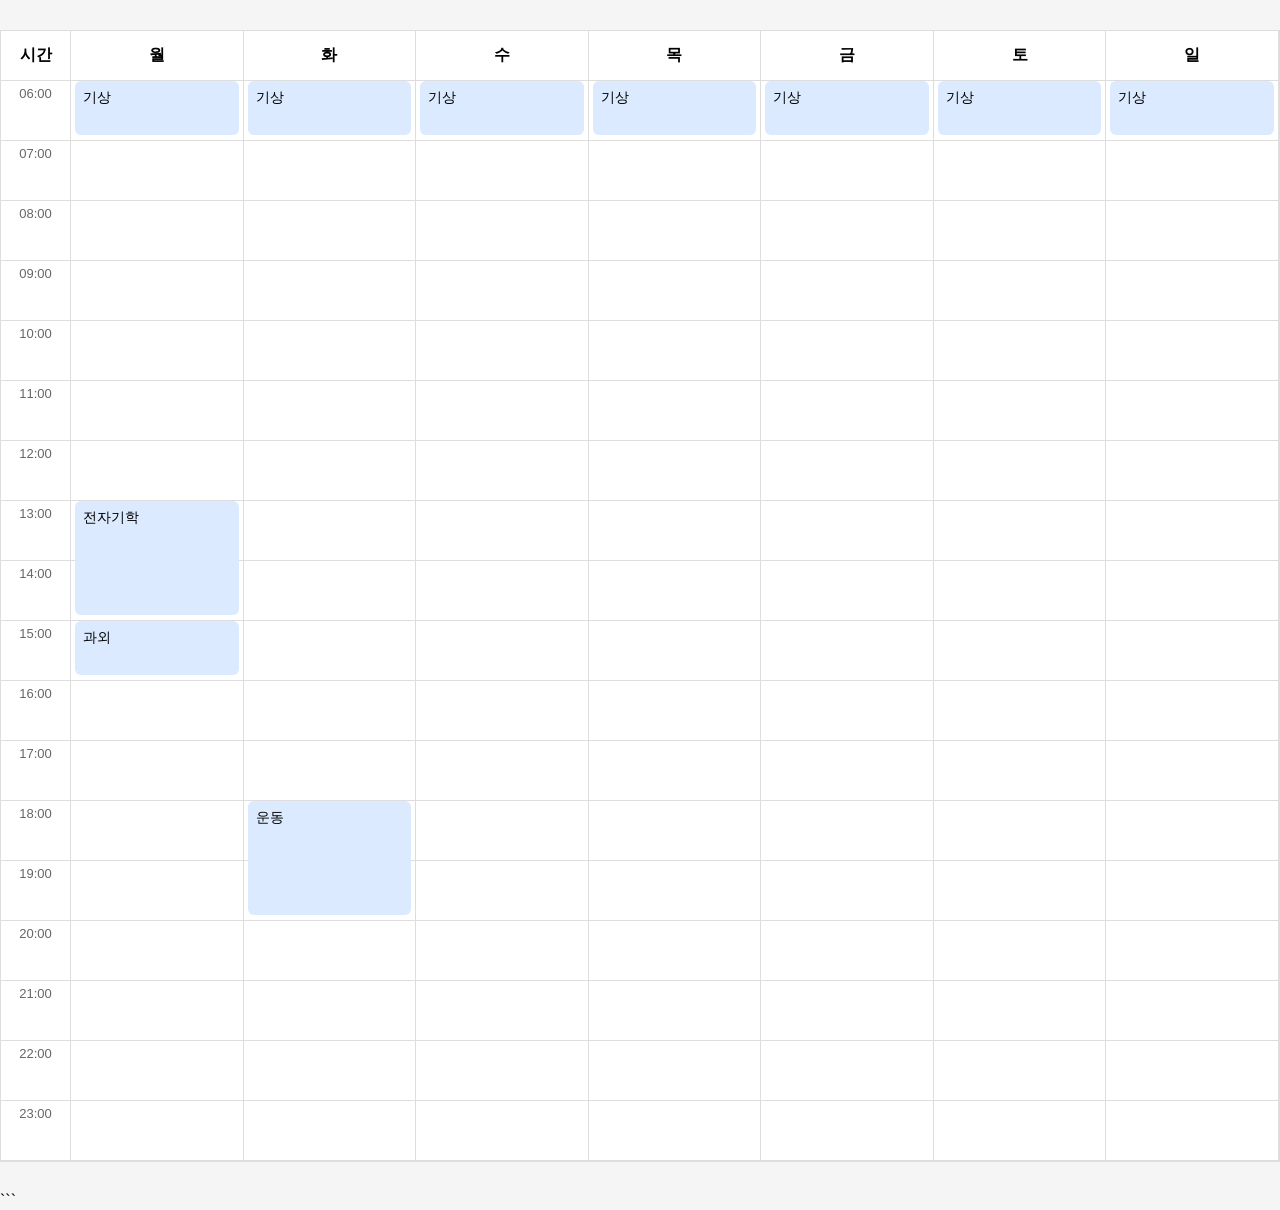
==== timetable_for_notion.html @ 1a92355f "initial timetable" ====
<!doctype html>
<html lang="ko">
  <head>
    <meta charset="UTF-8" />
    <meta name="viewport" content="width=device-width, initial-scale=1.0" />
    <title>Weekly Timetable</title>

    <style>
      * {
        box-sizing: border-box;
      }

      body {
        margin: 0;
        font-family: Arial, sans-serif;
        background: #f5f5f5;
      }

      .timetable {
        display: grid;
        grid-template-columns: 70px repeat(7, 1fr);
        width: 100%;
        max-width: 1400px;
        margin: 30px auto;
        background: white;
        border: 1px solid #ddd;
      }

      .header {
        height: 50px;
        display: flex;
        align-items: center;
        justify-content: center;
        font-weight: bold;
        border-right: 1px solid #ddd;
        border-bottom: 1px solid #ddd;
      }

      .time {
        height: 60px;
        display: flex;
        justify-content: center;
        align-items: flex-start;
        padding-top: 5px;
        font-size: 13px;
        color: #666;
        border-right: 1px solid #ddd;
        border-bottom: 1px solid #ddd;
      }

      .cell {
        height: 60px;
        border-right: 1px solid #ddd;
        border-bottom: 1px solid #ddd;
        position: relative;
      }

      .event {
        position: absolute;
        left: 4px;
        right: 4px;
        top: 0;
        background: #dbeafe;
        border-radius: 6px;
        padding: 8px;
        font-size: 14px;
        z-index: 10;
        overflow: hidden;
      }
    </style>
  </head>

  <body>
    <div class="timetable" id="timetable">
      <!-- 헤더 -->
      <div class="header">시간</div>
      <div class="header">월</div>
      <div class="header">화</div>
      <div class="header">수</div>
      <div class="header">목</div>
      <div class="header">금</div>
      <div class="header">토</div>
      <div class="header">일</div>
    </div>

    <script>
      // ==========================
      // 일정 입력하는 곳
      // ==========================

      const events = [
        {
          day: ["월", "화", "수", "목", "금", "토", "일"],
          start: 6,
          end: 7,
          title: "기상",
        },

        {
          day: "월",
          start: 13,
          end: 15,
          title: "전자기학",
        },

        {
          day: "월",
          start: 15,
          end: 16,
          title: "과외",
        },

        {
          day: "화",
          start: 18,
          end: 20,
          title: "운동",
        },
      ];

      // ==========================
      // 시간표 생성
      // ==========================

      const timetable = document.getElementById("timetable");

      const days = ["월", "화", "수", "목", "금", "토", "일"];

      const startHour = 6;
      const endHour = 24;

      for (let hour = startHour; hour < endHour; hour++) {
        // 시간 표시
        const time = document.createElement("div");

        time.className = "time";
        time.textContent = `${String(hour).padStart(2, "0")}:00`;

        timetable.appendChild(time);

        // 요일별 셀 생성
        days.forEach((day) => {
          const cell = document.createElement("div");

          cell.className = "cell";
          cell.dataset.day = day;
          cell.dataset.hour = hour;

          timetable.appendChild(cell);
        });
      }

      // ==========================
      // 일정 배치
      // ==========================

      events.forEach((event) => {
        const targetDays = Array.isArray(event.day) ? event.day : [event.day];

        targetDays.forEach((day) => {
          const cell = document.querySelector(
            `.cell[data-day="${day}"][data-hour="${event.start}"]`,
          );

          if (!cell) return;

          const eventElement = document.createElement("div");
          eventElement.className = "event";
          eventElement.textContent = event.title;

          /*
                1시간 = 60px

                예:
                13~15시
                → 2시간
                → 120px
            */

          const duration = event.end - event.start;
          eventElement.style.height = `${duration * 60 - 6}px`;

          cell.appendChild(eventElement);
        });
      });
    </script>
  </body>
</html>
```
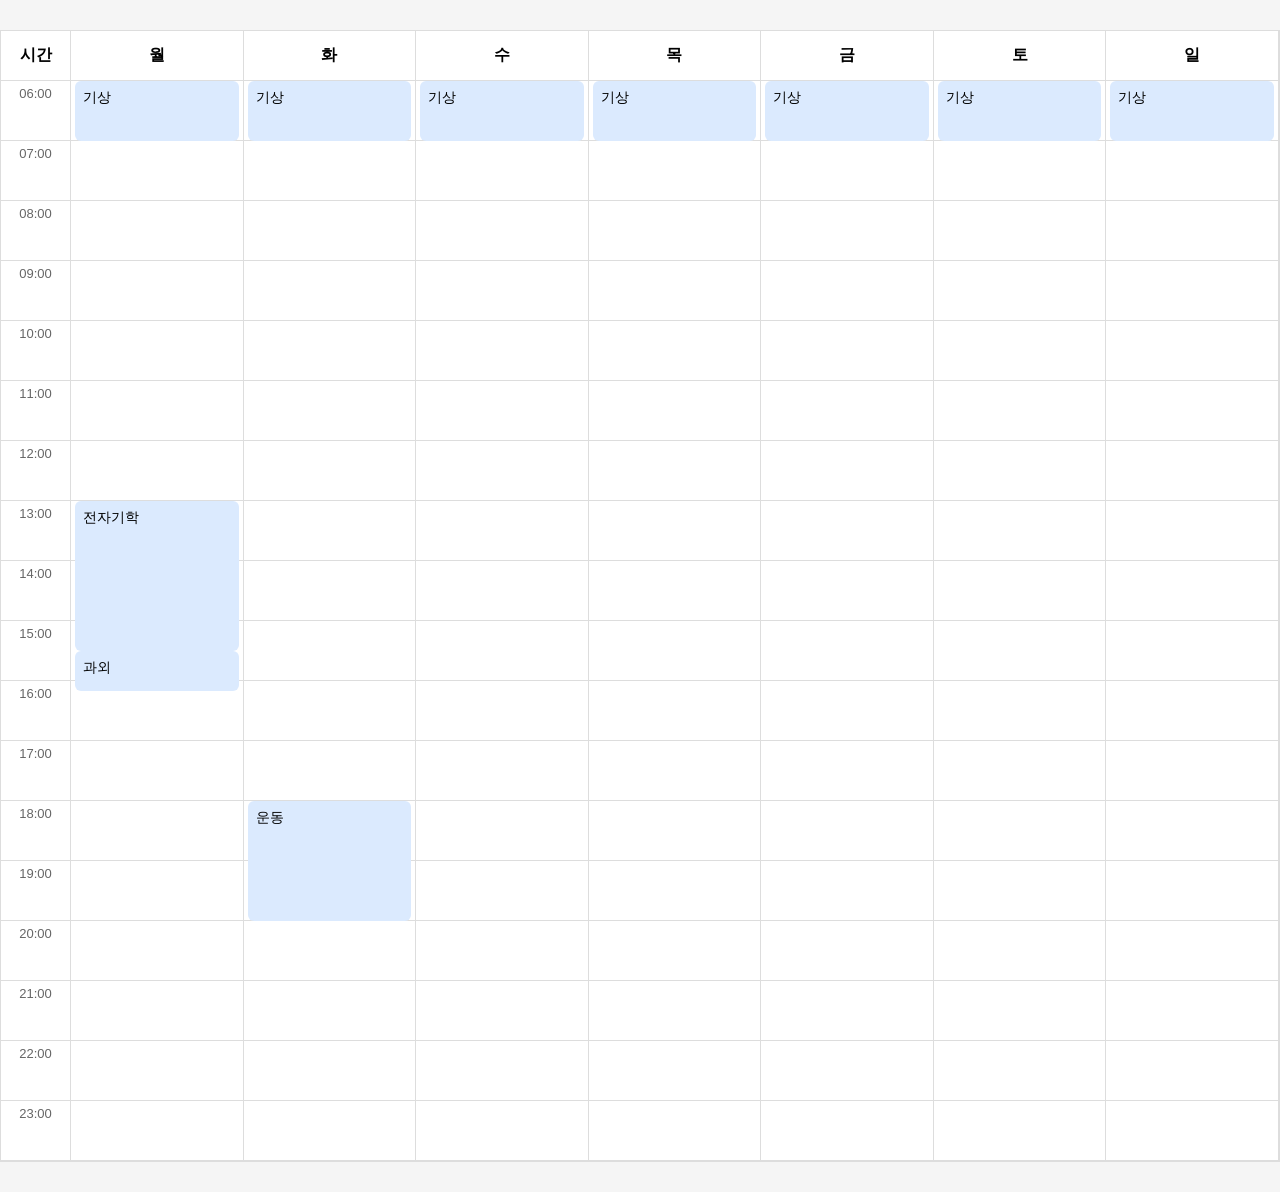
==== commit 259db17a: "change cell hour to minute" ====
--- a/timetable_for_notion.html
+++ b/timetable_for_notion.html
@@ -5,185 +5,14 @@
     <meta name="viewport" content="width=device-width, initial-scale=1.0" />
     <title>Weekly Timetable</title>
 
-    <style>
-      * {
-        box-sizing: border-box;
-      }
-
-      body {
-        margin: 0;
-        font-family: Arial, sans-serif;
-        background: #f5f5f5;
-      }
-
-      .timetable {
-        display: grid;
-        grid-template-columns: 70px repeat(7, 1fr);
-        width: 100%;
-        max-width: 1400px;
-        margin: 30px auto;
-        background: white;
-        border: 1px solid #ddd;
-      }
-
-      .header {
-        height: 50px;
-        display: flex;
-        align-items: center;
-        justify-content: center;
-        font-weight: bold;
-        border-right: 1px solid #ddd;
-        border-bottom: 1px solid #ddd;
-      }
-
-      .time {
-        height: 60px;
-        display: flex;
-        justify-content: center;
-        align-items: flex-start;
-        padding-top: 5px;
-        font-size: 13px;
-        color: #666;
-        border-right: 1px solid #ddd;
-        border-bottom: 1px solid #ddd;
-      }
-
-      .cell {
-        height: 60px;
-        border-right: 1px solid #ddd;
-        border-bottom: 1px solid #ddd;
-        position: relative;
-      }
-
-      .event {
-        position: absolute;
-        left: 4px;
-        right: 4px;
-        top: 0;
-        background: #dbeafe;
-        border-radius: 6px;
-        padding: 8px;
-        font-size: 14px;
-        z-index: 10;
-        overflow: hidden;
-      }
-    </style>
+    <link rel="stylesheet" href="style.css" />
   </head>
 
   <body>
     <div class="timetable" id="timetable">
-      <!-- 헤더 -->
-      <div class="header">시간</div>
-      <div class="header">월</div>
-      <div class="header">화</div>
-      <div class="header">수</div>
-      <div class="header">목</div>
-      <div class="header">금</div>
-      <div class="header">토</div>
-      <div class="header">일</div>
+      <!-- JavaScript가 시간표를 생성 -->
     </div>
 
-    <script>
-      // ==========================
-      // 일정 입력하는 곳
-      // ==========================
-
-      const events = [
-        {
-          day: ["월", "화", "수", "목", "금", "토", "일"],
-          start: 6,
-          end: 7,
-          title: "기상",
-        },
-
-        {
-          day: "월",
-          start: 13,
-          end: 15,
-          title: "전자기학",
-        },
-
-        {
-          day: "월",
-          start: 15,
-          end: 16,
-          title: "과외",
-        },
-
-        {
-          day: "화",
-          start: 18,
-          end: 20,
-          title: "운동",
-        },
-      ];
-
-      // ==========================
-      // 시간표 생성
-      // ==========================
-
-      const timetable = document.getElementById("timetable");
-
-      const days = ["월", "화", "수", "목", "금", "토", "일"];
-
-      const startHour = 6;
-      const endHour = 24;
-
-      for (let hour = startHour; hour < endHour; hour++) {
-        // 시간 표시
-        const time = document.createElement("div");
-
-        time.className = "time";
-        time.textContent = `${String(hour).padStart(2, "0")}:00`;
-
-        timetable.appendChild(time);
-
-        // 요일별 셀 생성
-        days.forEach((day) => {
-          const cell = document.createElement("div");
-
-          cell.className = "cell";
-          cell.dataset.day = day;
-          cell.dataset.hour = hour;
-
-          timetable.appendChild(cell);
-        });
-      }
-
-      // ==========================
-      // 일정 배치
-      // ==========================
-
-      events.forEach((event) => {
-        const targetDays = Array.isArray(event.day) ? event.day : [event.day];
-
-        targetDays.forEach((day) => {
-          const cell = document.querySelector(
-            `.cell[data-day="${day}"][data-hour="${event.start}"]`,
-          );
-
-          if (!cell) return;
-
-          const eventElement = document.createElement("div");
-          eventElement.className = "event";
-          eventElement.textContent = event.title;
-
-          /*
-                1시간 = 60px
-
-                예:
-                13~15시
-                → 2시간
-                → 120px
-            */
-
-          const duration = event.end - event.start;
-          eventElement.style.height = `${duration * 60 - 6}px`;
-
-          cell.appendChild(eventElement);
-        });
-      });
-    </script>
+    <script src="script.js"></script>
   </body>
 </html>
-```
--- a/style.css
+++ b/style.css
@@ -0,0 +1,77 @@
+* {
+  box-sizing: border-box;
+}
+
+body {
+  margin: 0;
+  font-family: Arial, sans-serif;
+  background: #f5f5f5;
+}
+
+.timetable {
+  display: grid;
+  grid-template-columns: 70px repeat(7, 1fr);
+  width: 100%;
+  max-width: 1400px;
+  margin: 30px auto;
+  background: white;
+  border: 1px solid #ddd;
+}
+
+/* 시간 / 요일 헤더 */
+.header {
+  height: 50px;
+  display: flex;
+  align-items: center;
+  justify-content: center;
+  font-weight: bold;
+  border-right: 1px solid #ddd;
+  border-bottom: 1px solid #ddd;
+}
+
+/* 시간 표시 영역 */
+.time-column {
+  position: relative;
+}
+
+.time {
+  height: 60px;
+  display: flex;
+  justify-content: center;
+  align-items: flex-start;
+  padding-top: 5px;
+  font-size: 13px;
+  color: #666;
+  border-right: 1px solid #ddd;
+  border-bottom: 1px solid #ddd;
+}
+
+/* 요일별 전체 영역 */
+.day-column {
+  position: relative;
+  height: 1080px; /* 18시간 × 60px */
+  border-right: 1px solid #ddd;
+}
+
+/* 시간별 가로선 */
+.hour-line {
+  height: 60px;
+  border-bottom: 1px solid #ddd;
+}
+
+/* 일정 */
+.event {
+  position: absolute;
+  left: 4px;
+  right: 4px;
+
+  background: #dbeafe;
+  border-radius: 6px;
+
+  padding: 8px;
+
+  font-size: 14px;
+
+  overflow: hidden;
+  z-index: 10;
+}
